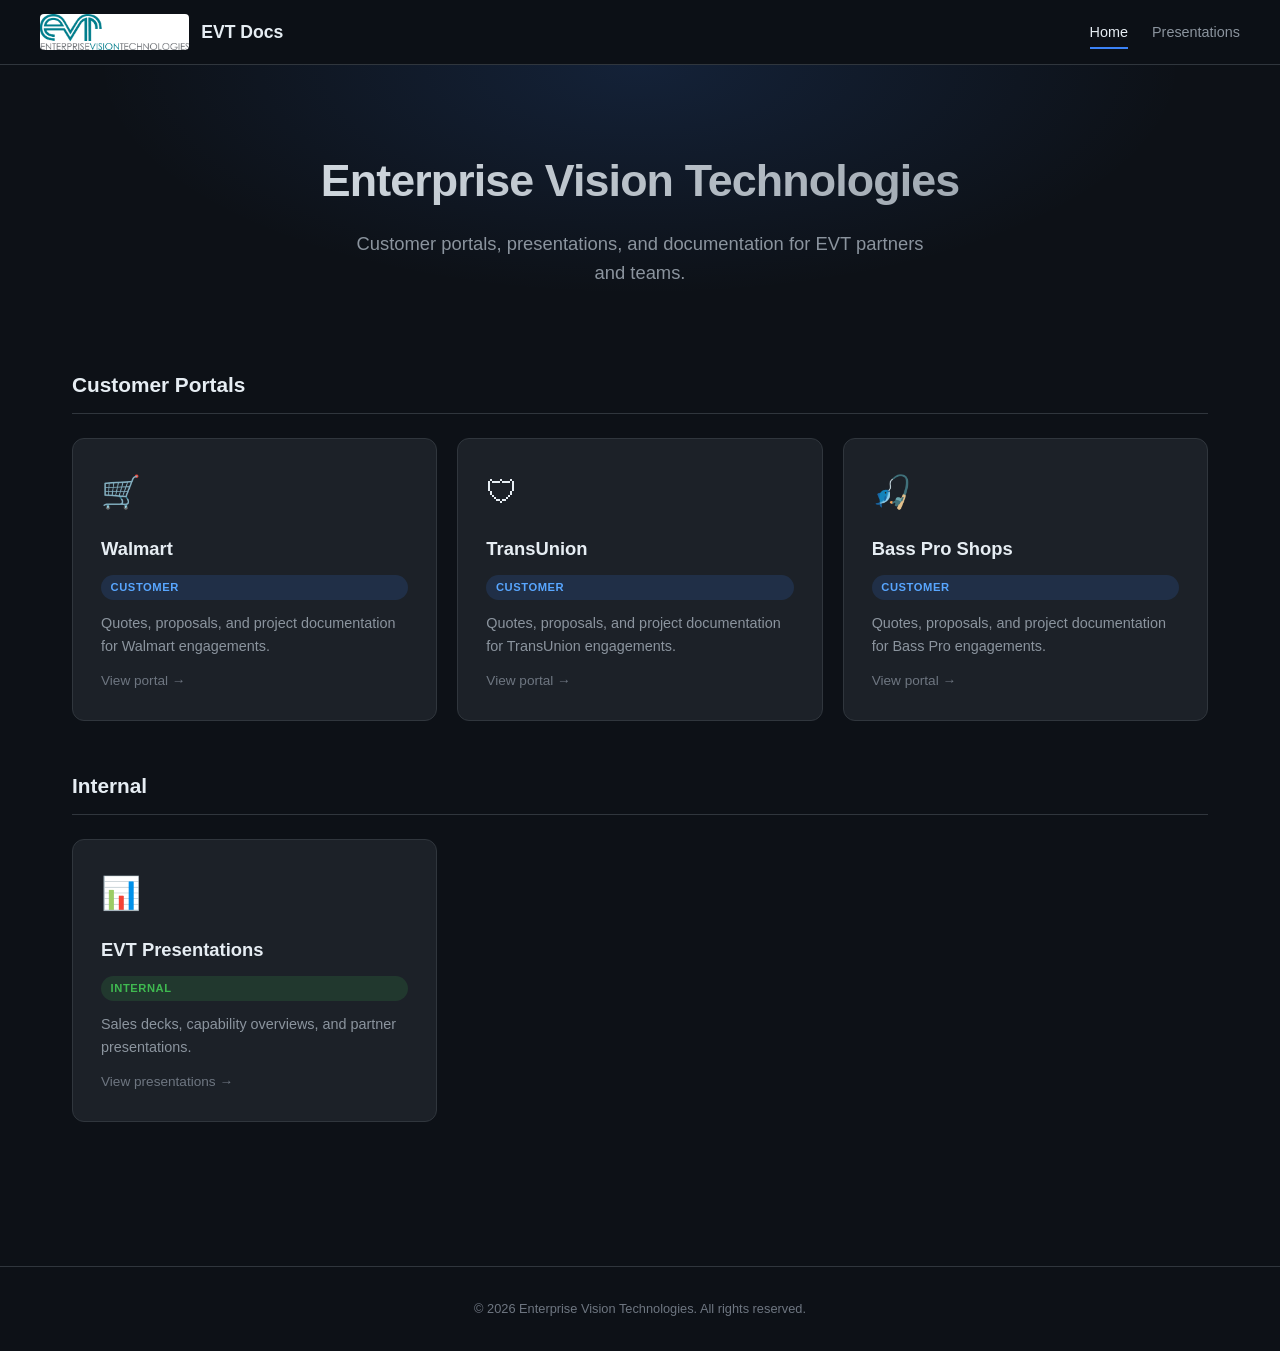
==== index.html @ cd567160 "Add landing page and customer portal structure Dark modern theme with separate pages for Walmart, Tr" ====
<!DOCTYPE html>
<html lang="en">
<head>
    <meta charset="UTF-8">
    <meta name="viewport" content="width=device-width, initial-scale=1.0">
    <title>EVT Docs — Enterprise Vision Technologies</title>
    <link rel="stylesheet" href="css/style.css">
</head>
<body>
    <nav class="nav">
        <div class="nav-inner">
            <a href="./" class="nav-brand">
                <img src="images/EVT_logo_HiRes.jpg" alt="EVT">
                <span>EVT Docs</span>
            </a>
            <ul class="nav-links">
                <li><a href="./" class="active">Home</a></li>
                <li><a href="presentations/">Presentations</a></li>
            </ul>
        </div>
    </nav>

    <section class="hero">
        <h1>Enterprise Vision Technologies</h1>
        <p>Customer portals, presentations, and documentation for EVT partners and teams.</p>
    </section>

    <div class="container">
        <h2 class="section-title">Customer Portals</h2>
        <div class="card-grid">
            <a href="walmart/" class="card" style="text-decoration:none;color:inherit">
                <div class="card-icon">&#x1F6D2;</div>
                <h3>Walmart</h3>
                <span class="badge badge-customer">Customer</span>
                <p>Quotes, proposals, and project documentation for Walmart engagements.</p>
                <span class="card-arrow">View portal &#8594;</span>
            </a>

            <a href="transunion/" class="card" style="text-decoration:none;color:inherit">
                <div class="card-icon">&#x1F6E1;</div>
                <h3>TransUnion</h3>
                <span class="badge badge-customer">Customer</span>
                <p>Quotes, proposals, and project documentation for TransUnion engagements.</p>
                <span class="card-arrow">View portal &#8594;</span>
            </a>

            <a href="basspro/" class="card" style="text-decoration:none;color:inherit">
                <div class="card-icon">&#x1F3A3;</div>
                <h3>Bass Pro Shops</h3>
                <span class="badge badge-customer">Customer</span>
                <p>Quotes, proposals, and project documentation for Bass Pro engagements.</p>
                <span class="card-arrow">View portal &#8594;</span>
            </a>
        </div>

        <h2 class="section-title">Internal</h2>
        <div class="card-grid">
            <a href="presentations/" class="card" style="text-decoration:none;color:inherit">
                <div class="card-icon">&#x1F4CA;</div>
                <h3>EVT Presentations</h3>
                <span class="badge badge-internal">Internal</span>
                <p>Sales decks, capability overviews, and partner presentations.</p>
                <span class="card-arrow">View presentations &#8594;</span>
            </a>
        </div>
    </div>

    <footer class="footer">
        &copy; 2026 Enterprise Vision Technologies. All rights reserved.
    </footer>
</body>
</html>
---- css/style.css ----
/* EVT Docs — Dark Modern Theme */
:root {
    --bg-primary: #0d1117;
    --bg-secondary: #161b22;
    --bg-card: #1c2128;
    --bg-card-hover: #242a33;
    --accent: #3b82f6;
    --accent-glow: rgba(59, 130, 246, 0.15);
    --text-primary: #e6edf3;
    --text-secondary: #8b949e;
    --text-muted: #6e7681;
    --border: #30363d;
    --border-hover: #58a6ff;
    --success: #3fb950;
    --radius: 12px;
    --transition: 0.25s ease;
}

* {
    margin: 0;
    padding: 0;
    box-sizing: border-box;
}

body {
    font-family: -apple-system, BlinkMacSystemFont, 'Segoe UI', 'Inter', Roboto, sans-serif;
    background: var(--bg-primary);
    color: var(--text-primary);
    min-height: 100vh;
    line-height: 1.6;
}

a {
    color: var(--accent);
    text-decoration: none;
    transition: color var(--transition);
}

a:hover {
    color: #60a5fa;
}

/* Navigation */
.nav {
    position: sticky;
    top: 0;
    z-index: 100;
    background: rgba(13, 17, 23, 0.85);
    backdrop-filter: blur(12px);
    border-bottom: 1px solid var(--border);
    padding: 0 2rem;
}

.nav-inner {
    max-width: 1200px;
    margin: 0 auto;
    display: flex;
    align-items: center;
    justify-content: space-between;
    height: 64px;
}

.nav-brand {
    display: flex;
    align-items: center;
    gap: 12px;
    font-size: 1.1rem;
    font-weight: 600;
    color: var(--text-primary);
}

.nav-brand img {
    height: 36px;
    border-radius: 4px;
}

.nav-links {
    display: flex;
    gap: 1.5rem;
    list-style: none;
}

.nav-links a {
    color: var(--text-secondary);
    font-size: 0.9rem;
    font-weight: 500;
    padding: 0.4rem 0;
    border-bottom: 2px solid transparent;
    transition: all var(--transition);
}

.nav-links a:hover,
.nav-links a.active {
    color: var(--text-primary);
    border-bottom-color: var(--accent);
}

/* Hero */
.hero {
    text-align: center;
    padding: 5rem 2rem 3rem;
    background: radial-gradient(ellipse at top, var(--accent-glow) 0%, transparent 60%);
}

.hero h1 {
    font-size: 2.8rem;
    font-weight: 700;
    letter-spacing: -0.02em;
    margin-bottom: 0.75rem;
    background: linear-gradient(135deg, #e6edf3 0%, #8b949e 100%);
    -webkit-background-clip: text;
    -webkit-text-fill-color: transparent;
    background-clip: text;
}

.hero p {
    font-size: 1.15rem;
    color: var(--text-secondary);
    max-width: 600px;
    margin: 0 auto;
}

/* Container */
.container {
    max-width: 1200px;
    margin: 0 auto;
    padding: 2rem;
}

/* Section headers */
.section-title {
    font-size: 1.3rem;
    font-weight: 600;
    margin-bottom: 1.5rem;
    padding-bottom: 0.75rem;
    border-bottom: 1px solid var(--border);
    color: var(--text-primary);
}

/* Card Grid */
.card-grid {
    display: grid;
    grid-template-columns: repeat(auto-fill, minmax(280px, 1fr));
    gap: 1.25rem;
    margin-bottom: 3rem;
}

.card {
    background: var(--bg-card);
    border: 1px solid var(--border);
    border-radius: var(--radius);
    padding: 1.75rem;
    transition: all var(--transition);
    cursor: pointer;
    display: flex;
    flex-direction: column;
    gap: 0.75rem;
    position: relative;
    overflow: hidden;
}

.card::before {
    content: '';
    position: absolute;
    top: 0;
    left: 0;
    right: 0;
    height: 3px;
    background: var(--accent);
    transform: scaleX(0);
    transition: transform var(--transition);
}

.card:hover {
    background: var(--bg-card-hover);
    border-color: var(--border-hover);
    transform: translateY(-2px);
    box-shadow: 0 8px 24px rgba(0, 0, 0, 0.3);
}

.card:hover::before {
    transform: scaleX(1);
}

.card-icon {
    font-size: 2rem;
    margin-bottom: 0.25rem;
}

.card h3 {
    font-size: 1.15rem;
    font-weight: 600;
}

.card p {
    color: var(--text-secondary);
    font-size: 0.9rem;
    flex-grow: 1;
}

.card-arrow {
    color: var(--text-muted);
    font-size: 0.85rem;
    display: flex;
    align-items: center;
    gap: 0.4rem;
    transition: color var(--transition);
}

.card:hover .card-arrow {
    color: var(--accent);
}

/* Document List */
.doc-list {
    display: flex;
    flex-direction: column;
    gap: 0.75rem;
}

.doc-item {
    display: flex;
    align-items: center;
    gap: 1rem;
    background: var(--bg-card);
    border: 1px solid var(--border);
    border-radius: var(--radius);
    padding: 1.25rem 1.5rem;
    transition: all var(--transition);
}

.doc-item:hover {
    background: var(--bg-card-hover);
    border-color: var(--border-hover);
}

.doc-icon {
    font-size: 1.5rem;
    flex-shrink: 0;
}

.doc-info {
    flex-grow: 1;
}

.doc-info h4 {
    font-size: 0.95rem;
    font-weight: 600;
    margin-bottom: 0.2rem;
}

.doc-info p {
    color: var(--text-secondary);
    font-size: 0.8rem;
}

.doc-action {
    flex-shrink: 0;
    padding: 0.5rem 1rem;
    background: transparent;
    border: 1px solid var(--border);
    border-radius: 8px;
    color: var(--text-secondary);
    font-size: 0.8rem;
    cursor: pointer;
    transition: all var(--transition);
}

.doc-action:hover {
    border-color: var(--accent);
    color: var(--accent);
}

/* Empty state */
.empty-state {
    text-align: center;
    padding: 4rem 2rem;
    color: var(--text-muted);
}

.empty-state-icon {
    font-size: 3rem;
    margin-bottom: 1rem;
}

.empty-state h3 {
    font-size: 1.1rem;
    margin-bottom: 0.5rem;
    color: var(--text-secondary);
}

.empty-state p {
    font-size: 0.9rem;
}

/* Back link */
.back-link {
    display: inline-flex;
    align-items: center;
    gap: 0.4rem;
    color: var(--text-secondary);
    font-size: 0.9rem;
    margin-bottom: 2rem;
    transition: color var(--transition);
}

.back-link:hover {
    color: var(--accent);
}

/* Page header */
.page-header {
    margin-bottom: 2.5rem;
}

.page-header h1 {
    font-size: 2rem;
    font-weight: 700;
    margin-bottom: 0.5rem;
}

.page-header p {
    color: var(--text-secondary);
    font-size: 1rem;
}

/* Badge */
.badge {
    display: inline-block;
    padding: 0.2rem 0.6rem;
    border-radius: 20px;
    font-size: 0.7rem;
    font-weight: 600;
    text-transform: uppercase;
    letter-spacing: 0.05em;
}

.badge-customer {
    background: rgba(59, 130, 246, 0.15);
    color: #58a6ff;
}

.badge-internal {
    background: rgba(63, 185, 80, 0.15);
    color: var(--success);
}

/* Footer */
.footer {
    margin-top: 4rem;
    padding: 2rem;
    border-top: 1px solid var(--border);
    text-align: center;
    color: var(--text-muted);
    font-size: 0.8rem;
}

/* Responsive */
@media (max-width: 768px) {
    .hero h1 { font-size: 2rem; }
    .hero p { font-size: 1rem; }
    .card-grid { grid-template-columns: 1fr; }
    .nav-links { display: none; }
    .container { padding: 1.5rem; }
}
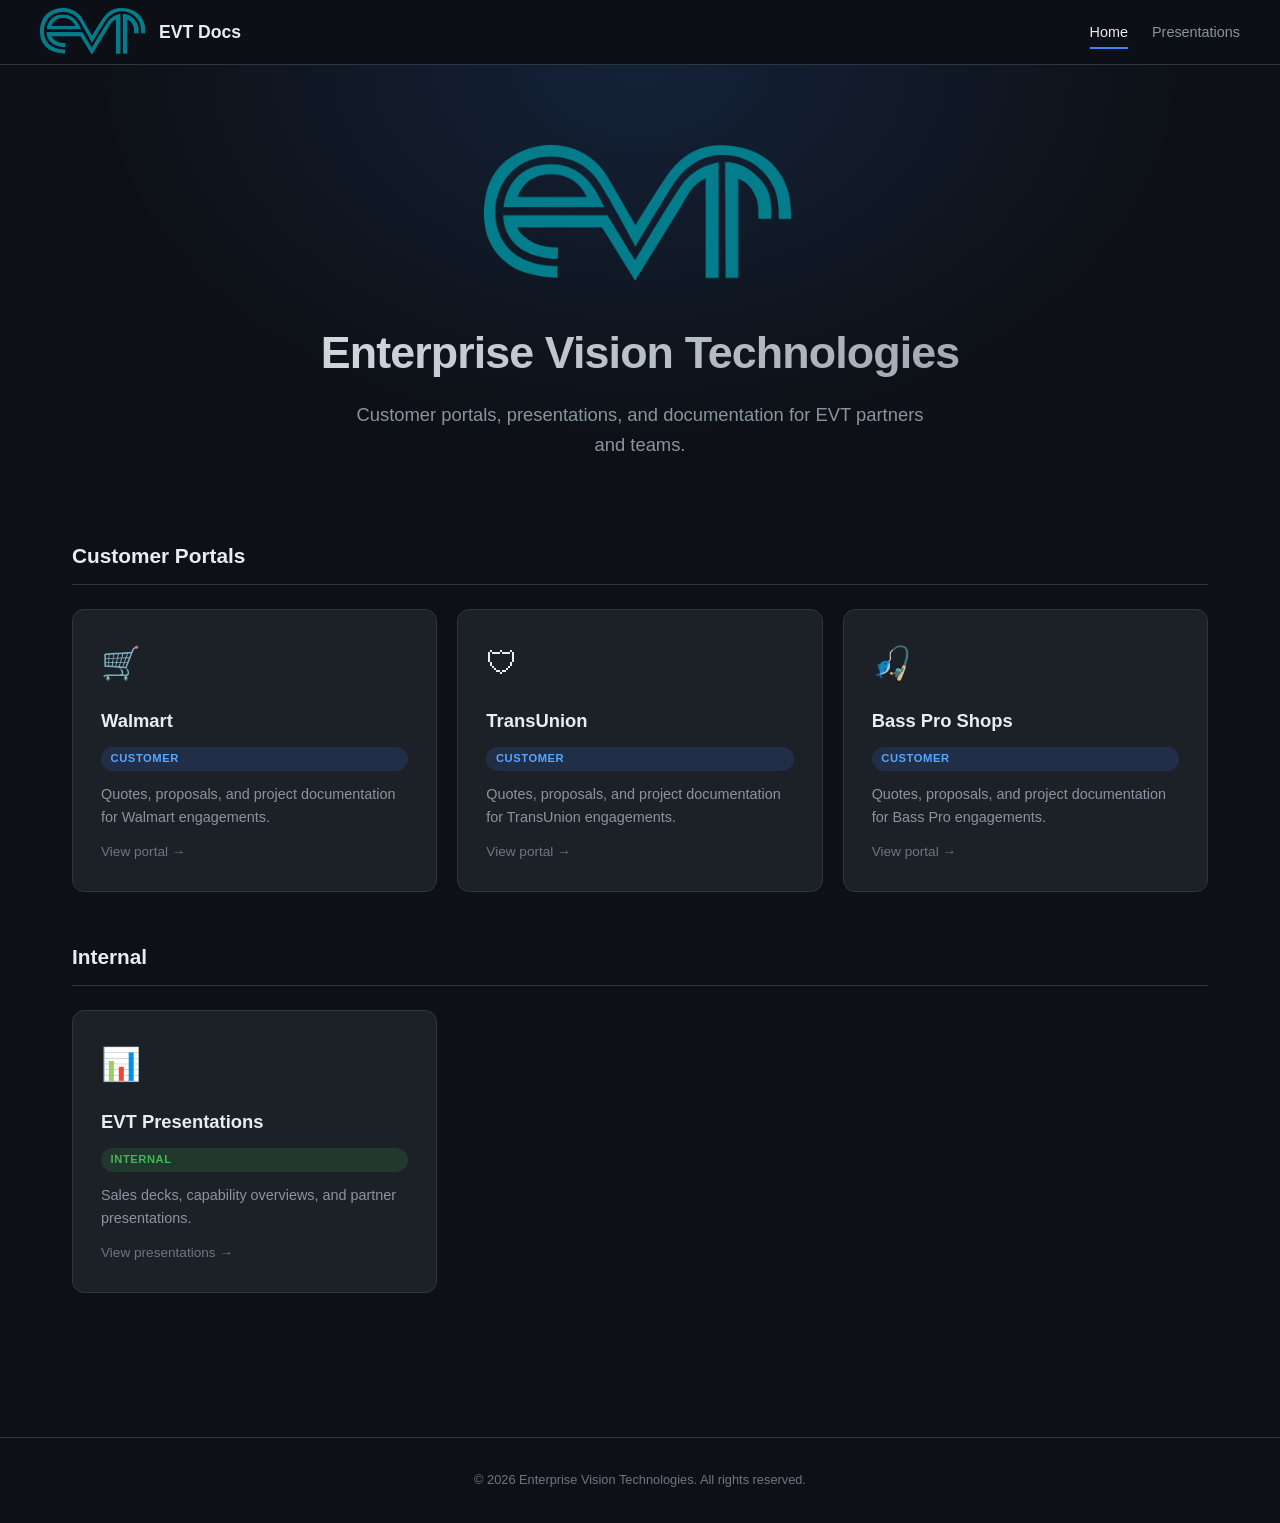
==== commit 7565b525: "Update to new EVT logo and make it prominent Swap to EVT_logo_RGB_BC.png (teal stylized logo), enlar" ====
--- a/index.html
+++ b/index.html
@@ -10,7 +10,7 @@
     <nav class="nav">
         <div class="nav-inner">
             <a href="./" class="nav-brand">
-                <img src="images/EVT_logo_HiRes.jpg" alt="EVT">
+                <img src="images/EVT_logo_RGB_BC.png" alt="EVT">
                 <span>EVT Docs</span>
             </a>
             <ul class="nav-links">
@@ -21,6 +21,7 @@
     </nav>
 
     <section class="hero">
+        <img src="images/EVT_logo_RGB_BC.png" alt="EVT" class="hero-logo">
         <h1>Enterprise Vision Technologies</h1>
         <p>Customer portals, presentations, and documentation for EVT partners and teams.</p>
     </section>
--- a/css/style.css
+++ b/css/style.css
@@ -70,8 +70,13 @@
 }
 
 .nav-brand img {
-    height: 36px;
-    border-radius: 4px;
+    height: 48px;
+}
+
+/* Hero logo */
+.hero-logo {
+    height: 140px;
+    margin-bottom: 1.5rem;
 }
 
 .nav-links {
